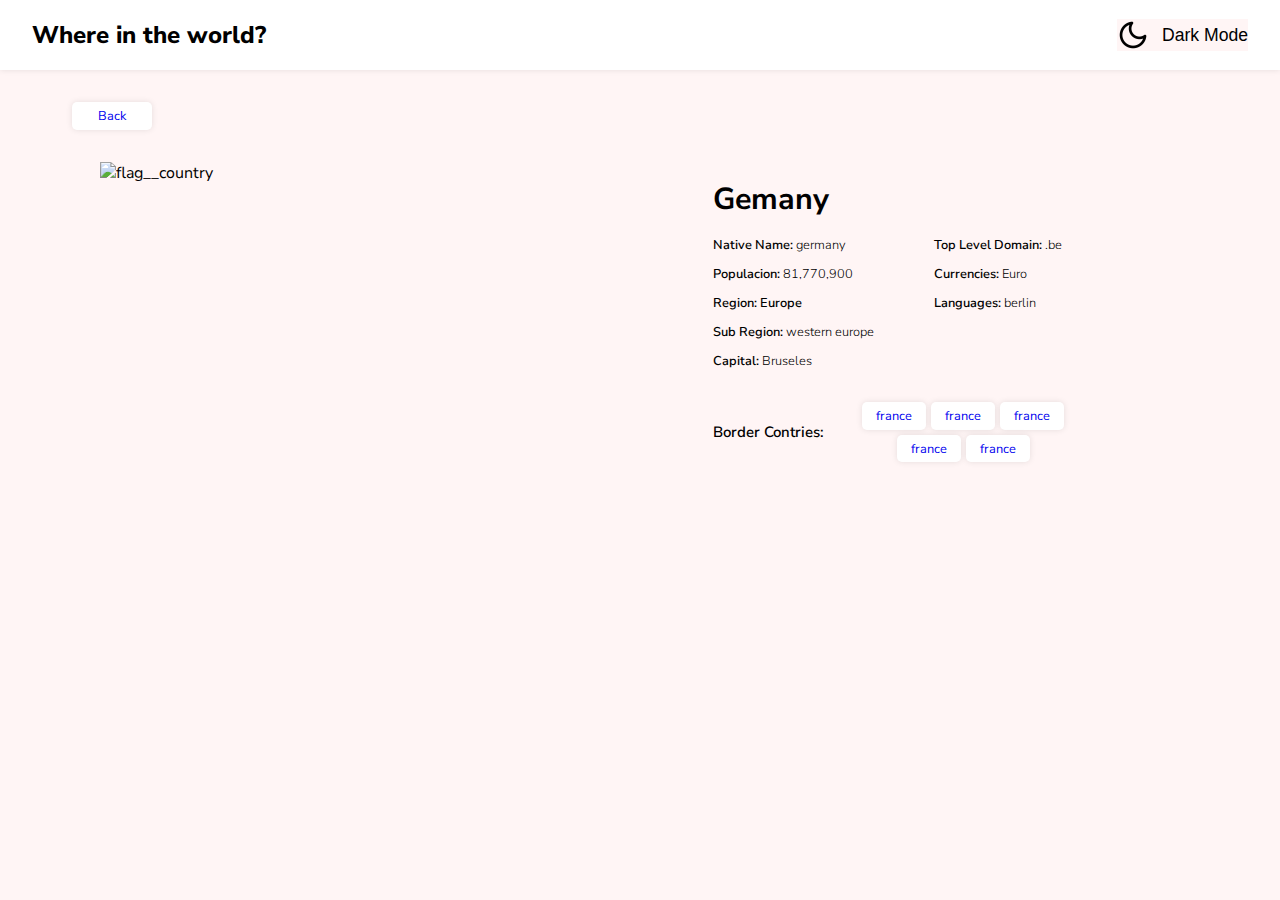
==== views/more.html @ 5a5fcf85 "i ended the darkmode in home" ====
<!DOCTYPE html>
<html lang="es">
<head>
    <meta charset="UTF-8">
    <meta name="viewport" content="width=device-width, initial-scale=1.0">
    <title>Document</title>
    <link rel="stylesheet" href="../style/style2.css">
</head>
<body>

    <nav class="nav">
        <h4 class="nav__title">Where in the world?</h4>

        <button class="nav__darkmode">
            <figure class="nav__icon">
                <img class="nav__img" src="../assets/luna.png" alt="icon__darkmode">
            </figure>
            <h5 class="nav__darktext">Dark Mode</h5>
        </button>

    </nav>

    <main class="main">

            <a class="comeback botton" href="../index.html"> <span class="arrow"></span> Back</a>

           
            <section class="content_container container" >

                     
                    <figure class="content__figure">
                        <img class="content__img" src="https://flagcdn.com/w320/al.png" alt="flag__country">
                    </figure>

                    <section class="card__texts">
                        
                        <h2 class="card__title" id="country">Gemany</h2> 

                        <section class="content content1">
                           
                            <h4 class="card">Native Name: <span class="card__bold">germany</span></h4>
                            <h4 class="card">Populacion: <span class="card__bold"> 81,770,900</span></h4>
                            <h4 class="card">Region: <span class="card__bold"> </span>Europe </h4>
                            <h4 class="card">Sub Region: <span class="card__bold">western europe</span> </h4>
                            <h4 class="card">Capital: <span class="card__bold">Bruseles </span></h4>
                        </section>

                        <section class="content content2">
                            <h4 class="card">Top Level Domain: <span class="card__bold"> .be</span></h4>
                            <h4 class="card">Currencies: <span class="card__bold">Euro</span> </h4>
                            <h4 class="card">Languages: <span class="card__bold">berlin</span> </h4>
                        
                        </section>

                        <section class="content content3">

                            <h3 class="card">Border Contries: <span class="card__bold"> </span> </h3>

                            <div class="other__container">
                                    <a class="botton botton--modifi" href="#"> france</a>
                                    <a class="botton botton--modifi" href="#"> france</a>
                                    <a class="botton botton--modifi" href="#"> france</a>
                                    <a class="botton botton--modifi" href="#"> france</a>
                                    <a class="botton botton--modifi" href="#"> france</a>
                            </div>
                            
                        </section>

                    
                    </section>

            </section>

    </main>
    

</body>
</html>
---- style/style2.css ----
@import url('https://fonts.googleapis.com/css2?family=Nunito+Sans:opsz,wght@6..12,300;6..12,600;6..12,800&display=swap');

:root{
    --Dark--Blue-Dark-Mode-Elements: hsl(209, 23%, 22%);
    --Very--Dark-Blue-Dark-Mode-Background: hsl(207, 26%, 17%);
    --Very--Dark-Blue-Light-Mode-Text: hsl(200, 15%, 8%);
    --Dark--Gray-Light-Mode-Input: hsl(0, 0%, 52%);
    --Very--Light-Gray-Light-Mode-Background: hsl(0, 100%, 98%);
    --White--Dark-Mode-Text-and-Light-Mode-Elements: hsl(0, 0%, 100%);
    --font-family:'Nunito Sans', sans-serif;
}
*{
    margin: 0;
    padding: 0;
    box-sizing: border-box;
    /* outline: auto; */
}
.dark-mode{
    background-color: var(--second-color);
    color: var(--main-color);
}
body{
    font-family: var(--font-family);
    background-color:var(--Very--Light-Gray-Light-Mode-Background);
    /* max-width: 910px; */

    
}
/*nav style*/
.nav{
    background-color: var(--White--Dark-Mode-Text-and-Light-Mode-Elements);
    height: 70px;
    display: flex;
    justify-content: space-between;
    align-items: center;
    padding: 0 1rem;
    box-shadow: 0px 0px 6px  rgba(0, 0, 0, .1) ;
    min-width: 310px;
}
.nav__title{
    font-weight: 800;
    font-size: 1rem;
}
.nav__darkmode{
    background-color: var(--Very--Light-Gray-Light-Mode-Background);
    display: flex;
    justify-content: center;
    align-items: center;
    gap: .8rem;
    border: none;
}
.nav__icon{
    width: 20px;
}
.nav__img{
    display: block;
    width: 100%;
}
.nav__darktext{
    font-weight: 300;
}
.main{
    min-width: 310px;
    margin: 0 auto;
}



/*main botton*/
.botton{
    /* outline: auto; */
    display: block;
    width: 5rem;
    margin: 2rem;
    padding: .3rem ;
    text-align: center;
    font-size: .8rem;
    text-decoration: none;
    box-shadow: 0px 0px 6px  rgba(0, 0, 0, .1) ;
    border-radius: 5px;
    background-color:var(--White--Dark-Mode-Text-and-Light-Mode-Elements) ;
    
}

.content_container{
    
    display: flex;
    flex-direction: column;
    gap: 2rem;
}


.container{
    width: 90%;
    margin: 2rem auto;

}
.content__figure{
    margin: 0 auto;
}
.content__img{
    width: 100%;
    display: block;
}
.card__texts{
    width: 90%;
    margin: 0 auto;
    display: flex;
    flex-direction: column;
    gap: 1.5rem;

}

.content{
    display: flex;
    flex-direction: column;
    gap: .7rem;
}
.card{
    font-weight: 600;
}
.card__bold{
    font-weight: 300;
}

.other__container{
    display: flex;
    gap: 1rem;
    margin: 1rem 0;
}
.botton--modifi{
    
    margin: unset;
}

@media (width > 767px) {
        
    .main{
        max-width: 1000px;
        margin: 0 auto;
    }
    .content_container{
        display: grid;
        gap: .5rem;
        grid-template-columns: 1fr 1fr;
        grid-template-rows: 1fr;
        
    }

    .content__figure{
        width: 100%;
    }
    
    .card__texts{
        
        font-size: .8rem;
        display: grid;
        gap: 1rem;
        grid-template-columns: 1fr 1fr;
        grid-template-rows: repeat(auto-fit,minmax(1fr,100px));
    }
    /*----*/
    .card__title{
        grid-column: 1/3;
        grid-row: 1/2;
    }
    .content1{
        grid-column: 1/3;
        grid-row: 2/3;
    }

   .content2{
        grid-column: 2/3;
        grid-row: 2/3;
    }
    
    .content3{
        /* outline: auto; */
        grid-column: 1/3;
        grid-row: 3/4;

        display:flex;
        flex-direction: row;
        justify-content: start;
        align-items: center;
    }
    .other__container{
        /* outline: auto; */
        display: flex;
        justify-content: center;
        align-items: center;
        flex-wrap: wrap;
        align-content: center;
        gap: .3rem;
        margin: 1rem 0;
    }
    .botton--modifi{
        width: 4rem;
    }
   
}

@media (width > 1023px) {
        
    .main{
        max-width: 1200px;
    }
    
    .nav{
        padding: 0 2rem ;
    } 
    .nav__title{
        font-size: 1.5rem;
    }

    .nav__icon{
        width: 2rem;
    }
    .nav__darktext{
       font-size: 1.1rem;
    }
    .content_container{
        gap: 4rem;
    }
    .card__title{
        font-size: 1.9rem;
    }
    .card__texts{
        padding: 1rem;
    }
    .other__container{
        width: 60%;
    }
    
 
   
}
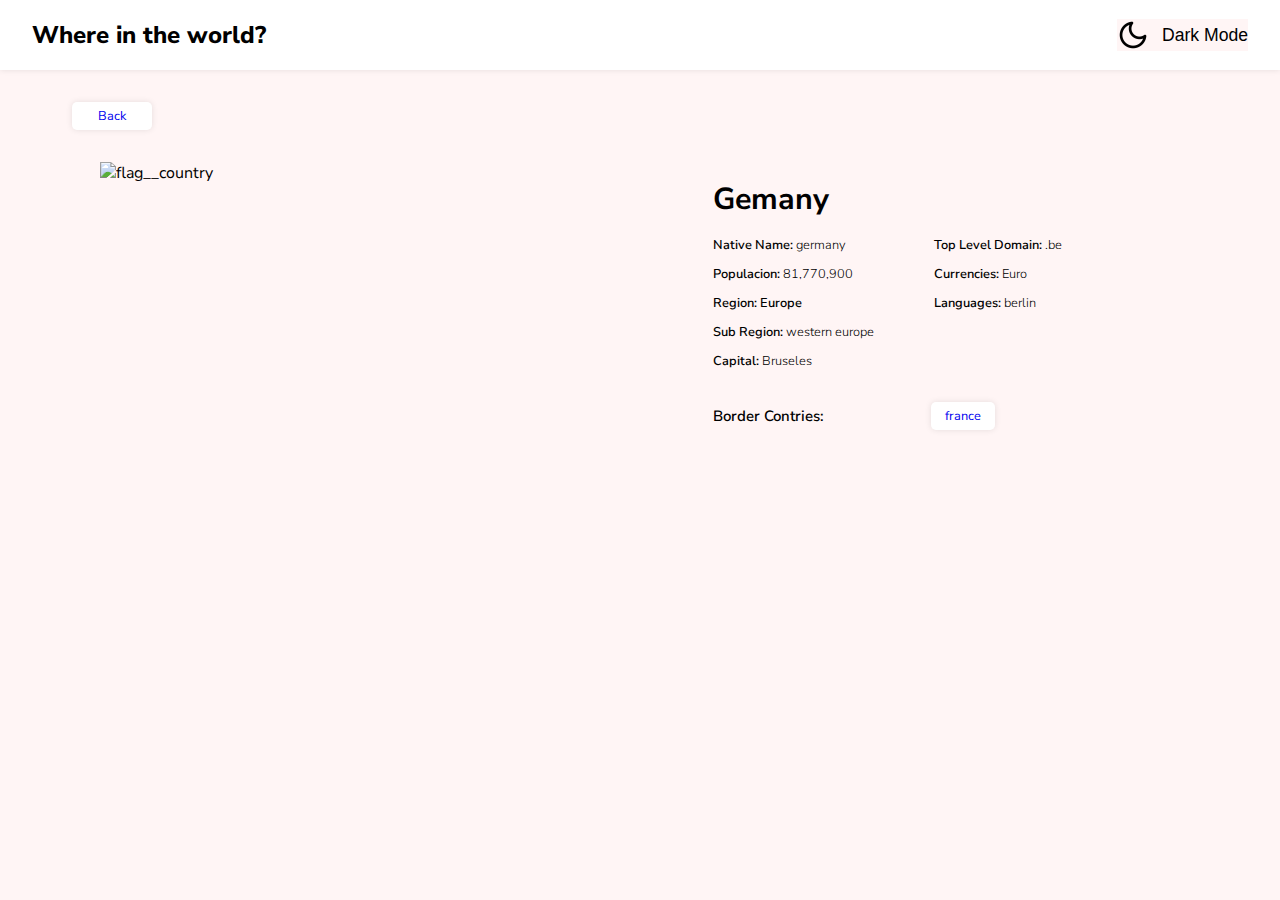
==== commit 8747f657: "i ended the templates" ====
--- a/views/more.html
+++ b/views/more.html
@@ -1,17 +1,17 @@
 <!DOCTYPE html>
-<html lang="es">
+<html lang="es" data-dark-background>
 <head>
     <meta charset="UTF-8">
     <meta name="viewport" content="width=device-width, initial-scale=1.0">
     <title>Document</title>
     <link rel="stylesheet" href="../style/style2.css">
 </head>
-<body>
+<body data-dark-background>
 
-    <nav class="nav">
+    <nav data-dark-element  class="nav">
         <h4 class="nav__title">Where in the world?</h4>
 
-        <button class="nav__darkmode">
+        <button data-dark-element  class="nav__darkmode">
             <figure class="nav__icon">
                 <img class="nav__img" src="../assets/luna.png" alt="icon__darkmode">
             </figure>
@@ -22,7 +22,7 @@
 
     <main class="main">
 
-            <a class="comeback botton" href="../index.html"> <span class="arrow"></span> Back</a>
+            <a data-dark-element  class="comeback botton" href="../index.html"> <span class="arrow"></span> Back</a>
 
            
             <section class="content_container container" >
@@ -57,11 +57,8 @@
                             <h3 class="card">Border Contries: <span class="card__bold"> </span> </h3>
 
                             <div class="other__container">
-                                    <a class="botton botton--modifi" href="#"> france</a>
-                                    <a class="botton botton--modifi" href="#"> france</a>
-                                    <a class="botton botton--modifi" href="#"> france</a>
-                                    <a class="botton botton--modifi" href="#"> france</a>
-                                    <a class="botton botton--modifi" href="#"> france</a>
+                                    <a data-dark-element  class="botton botton--modifi" href="#"> france</a>
+                                    
                             </div>
                             
                         </section>
@@ -73,6 +70,6 @@
 
     </main>
     
-
+<script type="module" src="../app.js"></script>
 </body>
 </html>--- a/style/style2.css
+++ b/style/style2.css
@@ -235,3 +235,11 @@
  
    
 }
+.dark-mode-background{
+    background-color: var(--Very--Dark-Blue-Dark-Mode-Background);
+    color: var(--White--Dark-Mode-Text-and-Light-Mode-Elements);
+}
+.dark-mode-element{
+    background-color: var(--Dark--Blue-Dark-Mode-Elements);
+    color: var(--White--Dark-Mode-Text-and-Light-Mode-Elements);
+}
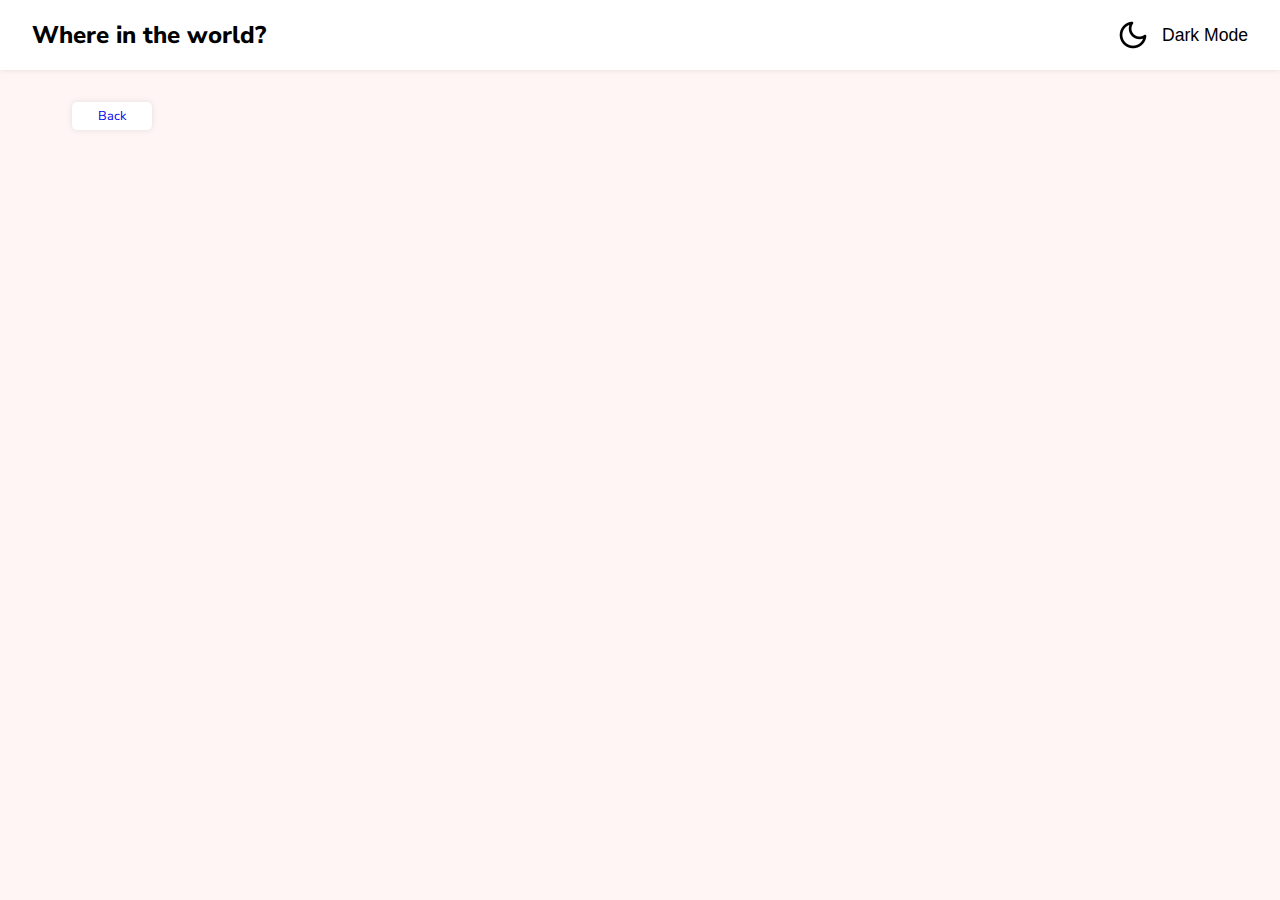
==== commit 8813681e: "i ended the aplication version 1.0.0" ====
--- a/views/more.html
+++ b/views/more.html
@@ -6,16 +6,16 @@
     <title>Document</title>
     <link rel="stylesheet" href="../style/style2.css">
 </head>
-<body data-dark-background>
+<body data-dark-background >
 
     <nav data-dark-element  class="nav">
         <h4 class="nav__title">Where in the world?</h4>
 
         <button data-dark-element  class="nav__darkmode">
-            <figure class="nav__icon">
+            <figure  class="nav__icon">
                 <img class="nav__img" src="../assets/luna.png" alt="icon__darkmode">
             </figure>
-            <h5 class="nav__darktext">Dark Mode</h5>
+            <h5 data-dark-element class="nav__darktext">Dark Mode</h5>
         </button>
 
     </nav>
@@ -23,13 +23,14 @@
     <main class="main">
 
             <a data-dark-element  class="comeback botton" href="../index.html"> <span class="arrow"></span> Back</a>
+<!--  -->
+           <template id="plantilla">
 
-           
-            <section class="content_container container" >
+              <section class="content_container container" >
 
                      
                     <figure class="content__figure">
-                        <img class="content__img" src="https://flagcdn.com/w320/al.png" alt="flag__country">
+                        <img class="content__img" src="" alt="flag__country">
                     </figure>
 
                     <section class="card__texts">
@@ -38,17 +39,17 @@
 
                         <section class="content content1">
                            
-                            <h4 class="card">Native Name: <span class="card__bold">germany</span></h4>
-                            <h4 class="card">Populacion: <span class="card__bold"> 81,770,900</span></h4>
-                            <h4 class="card">Region: <span class="card__bold"> </span>Europe </h4>
-                            <h4 class="card">Sub Region: <span class="card__bold">western europe</span> </h4>
-                            <h4 class="card">Capital: <span class="card__bold">Bruseles </span></h4>
+                            <h4 class="card">Native Name: <span class="card__bold name"></span></h4>
+                            <h4 class="card">Populacion: <span class="card__bold population"> </span></h4>
+                            <h4 class="card">Region: <span class="card__bold region"> </span> </h4>
+                            <h4 class="card">Sub Region: <span class="card__bold subregion"></span> </h4>
+                            <h4 class="card">Capital: <span class="card__bold capital">Bruseles </span></h4>
                         </section>
 
                         <section class="content content2">
-                            <h4 class="card">Top Level Domain: <span class="card__bold"> .be</span></h4>
-                            <h4 class="card">Currencies: <span class="card__bold">Euro</span> </h4>
-                            <h4 class="card">Languages: <span class="card__bold">berlin</span> </h4>
+                            <h4 class="card">Top Level Domain: <span class="card__bold domain"> .be</span></h4>
+                            <h4 class="card">Currencies: <span class="card__bold currencies"></span> </h4>
+                            <h4 class="card">Languages: <span class="card__bold languaje"></span> </h4>
                         
                         </section>
 
@@ -56,9 +57,10 @@
 
                             <h3 class="card">Border Contries: <span class="card__bold"> </span> </h3>
 
-                            <div class="other__container">
-                                    <a data-dark-element  class="botton botton--modifi" href="#"> france</a>
-                                    
+                            <div  class="other__container">
+
+                                <h5 data-dark-element class="morepaises" >  </h5>
+                                   
                             </div>
                             
                         </section>
@@ -66,10 +68,12 @@
                     
                     </section>
 
-            </section>
+              </section>
+
+           </template>
 
     </main>
     
-<script type="module" src="../app.js"></script>
+<script type="module" src="../js/more.js"></script>
 </body>
 </html>--- a/style/style2.css
+++ b/style/style2.css
@@ -15,10 +15,7 @@
     box-sizing: border-box;
     /* outline: auto; */
 }
-.dark-mode{
-    background-color: var(--second-color);
-    color: var(--main-color);
-}
+
 body{
     font-family: var(--font-family);
     background-color:var(--Very--Light-Gray-Light-Mode-Background);
@@ -42,7 +39,7 @@
     font-size: 1rem;
 }
 .nav__darkmode{
-    background-color: var(--Very--Light-Gray-Light-Mode-Background);
+    background-color: var(--White--Dark-Mode-Text-and-Light-Mode-Elements);
     display: flex;
     justify-content: center;
     align-items: center;
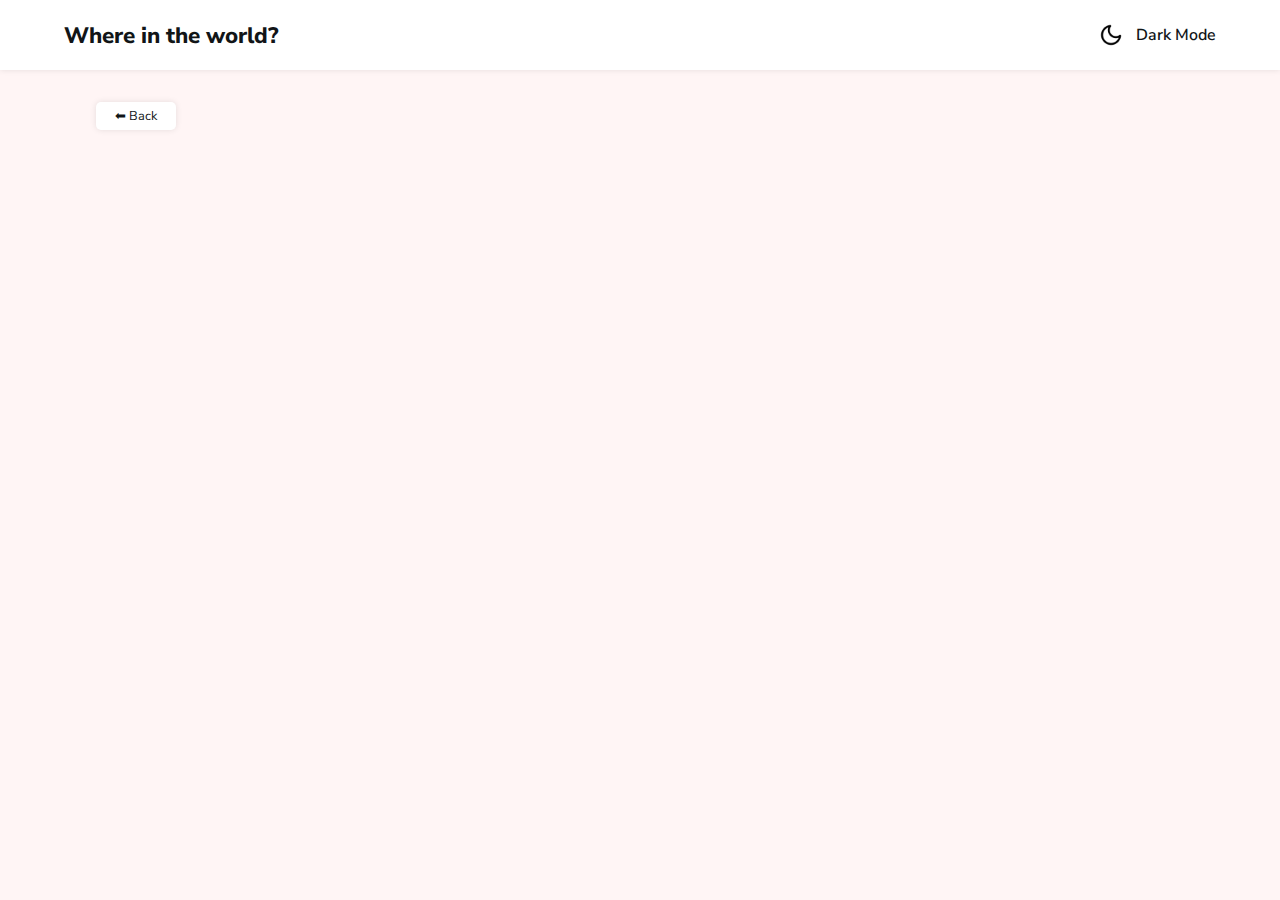
==== commit 588e2e2a: "version 3.0.0" ====
--- a/views/more.html
+++ b/views/more.html
@@ -4,35 +4,39 @@
     <meta charset="UTF-8">
     <meta name="viewport" content="width=device-width, initial-scale=1.0">
     <title>Document</title>
-    <link rel="stylesheet" href="../style/style2.css">
+    <link rel="stylesheet" href="../style/style.css">
 </head>
 <body data-dark-background >
 
-    <nav data-dark-element  class="nav">
-        <h4 class="nav__title">Where in the world?</h4>
+    <header  data-dark-element class="header">
+        <nav class="nav">
+          <h4 class="nav__title">Where in the world?</h4>
+  
+          <a href="" class="nav__darkmode">
+            <figure class="nav__icon">
+              <img
+                class="nav__img"
+                src="../assets/luna.png"
+                alt="icon__darkmode"
+              />
+            </figure>
+  
+            <h5 data-dark-element class="nav__darktext">Dark Mode</h5>
+          </a>
+        </nav>
+      </header>
 
-        <button data-dark-element  class="nav__darkmode">
-            <figure  class="nav__icon">
-                <img class="nav__img" src="../assets/luna.png" alt="icon__darkmode">
-            </figure>
-            <h5 data-dark-element class="nav__darktext">Dark Mode</h5>
-        </button>
+    <main data-dark-background class="main">
 
-    </nav>
+        <a  data-dark-element class=" botton container " href="../index.html"> <span class="arrow">⬅ </span> Back</a>
 
-    <main class="main">
+            <template id="plantilla">
 
-            <a data-dark-element  class="comeback botton" href="../index.html"> <span class="arrow"></span> Back</a>
-<!--  -->
-           <template id="plantilla">
-
-              <section class="content_container container" >
-
-                     
+              <!-- <section class="content_container container" >
+         
                     <figure class="content__figure">
                         <img class="content__img" src="" alt="flag__country">
                     </figure>
-
                     <section class="card__texts">
                         
                         <h2 class="card__title" id="country">Gemany</h2> 
@@ -62,15 +66,61 @@
                                 <h5 data-dark-element class="morepaises" >  </h5>
                                    
                             </div>
-                            
                         </section>
+                    </section>
+              </section> -->
+              <section data-dark-background class="content_container container">
 
-                    
-                    </section>
-
-              </section>
-
-           </template>
+                <figure class="content__figure">
+                  <img class="content__img" src="https://flagcdn.com/w320/al.png" alt="flag__country" />
+                </figure>
+    
+                <section class="content__texts">
+                  <h2 class="card__title" id="country">Gemany</h2>
+    
+                  <section class="content content1">
+                    <h4 class="card__bold">Native Name:
+                      <span class="card__result name">german</span>
+                    </h4>
+                    <h4 class="card__bold">
+                      Populacion: <span class="card__result population"> 98696969</span>
+                    </h4>
+                    <h4 class="card__bold">
+                      Region: <span class="card__result region">europa </span>
+                    </h4>
+                    <h4 class="card__bold">
+                      Sub Region: <span class="card__result subregion"></span>
+                    </h4>
+                    <h4 class="card__bold">
+                      Capital: <span class="card__result capital">Bruseles </span>
+                    </h4>
+                  </section>
+    
+                  <section class="content content2">
+                    <h4 class="card__bold">
+                      Top Level Domain: <span class="card__result domain"> .be</span>
+                    </h4>
+                    <h4 class="card__bold">
+                      Currencies: <span class="card__result currencies">dollar</span>
+                    </h4>
+                    <h4 class="card__bold">
+                      Languages: <span class="card__result languaje">ingles</span>
+                    </h4>
+                  </section>
+    
+                  <section class="content content3">
+                    <h3 class="card__bold"> Border Contries: </h3>
+    
+                    <div class="other__container">
+                      <h5 data-dark-element class="morepaises"></h5>
+                      <!-- <h5 data-dark-element class="botton botton--modifi" > france </h5> -->
+                    </div>
+                  </section>
+    
+                </section>
+              
+            </section>
+            </template>
 
     </main>
     
--- a/style/style.css
+++ b/style/style.css
@@ -0,0 +1,381 @@
+@import url('https://fonts.googleapis.com/css2?family=Nunito+Sans:opsz,wght@6..12,300;6..12,600;6..12,800&display=swap');
+
+:root{
+    --Elements-oscuro: hsl(209, 23%, 22%);
+    --Background-oscuro: hsl(207, 26%, 17%);
+    --Input-color: hsl(0, 0%, 52%);
+    
+    --Text: hsl(200, 15%, 8%);
+    --Background: hsl(0, 100%, 98%);
+    --Element: hsl(0, 0%, 100%);
+    
+    --font-family:'Nunito Sans', sans-serif;
+    --white:white;
+}
+*{
+    margin: 0;
+    padding: 0;
+    box-sizing: border-box;
+    /* outline: auto; */
+}
+/* main{
+    outline: 5px solid blue;
+} */
+body{
+    font-family: var(--font-family);
+    background-color:var(--Background);
+}
+.header{
+    background-color: var(--Element);
+    box-shadow: 0px 0px 6px  rgba(0, 0, 0, .1) ;
+}
+/*nav style*/
+.nav{
+    height: 70px;
+    min-width: 265px;
+    width: 90%;
+    margin: 0 auto;
+    display: flex;
+    justify-content: space-between;
+    align-items: center;
+   
+}
+.nav__title{
+    font-weight: 800;
+    color: var(--Text);
+}
+
+.nav__darkmode{
+    display: flex;
+    justify-content: center;
+    align-items: center;
+    gap: .8rem;
+    border: none;
+    text-decoration: none;
+    font-weight: 600;
+    color: var(--Text);
+}
+.nav__icon{
+    width: 20px;
+}
+.nav__img{
+    display: block;
+    width: 100%;
+}
+.nav__darktext{
+    font-weight: 600;
+}
+
+/*main formulario style*/
+
+.search__form{
+    /* outline: 5px solid blue; */
+    background-color:var(--Background);
+    width: 90%;
+    margin: 1.8rem auto;
+
+    display: flex;
+    flex-direction: column;
+    justify-content: start;
+    gap: 2.5rem;
+
+}
+.search_input{
+    /* outline: 5px solid blue; */
+    width: 100%;
+    position: relative;
+   
+}
+.lupa_container{
+    width: 2rem;
+    height: 2rem;
+    position: absolute;
+    margin: .6rem 2rem;
+}
+
+.lupa__icon{
+    width: 100%;
+    display: block;
+}
+.searchs{
+    width: 100%;
+    background-color: var(--Element);
+}
+
+.input{
+    padding: 1.1rem 5rem;
+    font-family: var(--font-family); 
+    color: var(--Input-color); 
+    border-radius: 5px;  
+    border: none;
+    box-shadow: 0px 0px 6px  rgba(0, 0, 0, .1) ;
+}
+.input::placeholder{
+    color: var(--Input-color);
+    width: 90%;
+}
+
+.select{
+    background: var(--Element);
+    max-width: 250px;
+    width: 55%;
+    padding: .8rem 1.2rem;
+    color: var(--Text);
+
+}
+.options{
+    text-align: center;
+    /* padding: 0 1.5rem ; */
+    /* color: var(--); */
+}
+
+/*main container cards*/
+.container{
+    width: 90%;
+    margin: 0 auto;
+}
+
+.cards {
+    display: grid;
+    grid-template-columns: repeat(auto-fit,minmax(250px,1fr));
+    gap: 2rem;
+    
+}
+.card{
+    background-color: var(--Element);
+    box-shadow: 0px 0px 6px  rgba(0, 0, 0, .1) ;
+    border-radius: 6px;
+    overflow: hidden;
+    
+}
+
+.card__link{
+    text-decoration: none;
+    color: var(--Text);
+    max-height: 350px;
+    max-width: 250px;
+    margin: 0 auto;
+}
+
+.card__img{
+    width: 100%;
+    display: block;
+
+}
+.card__texts{
+    width: 90%;
+    margin: 0 auto;
+    padding: 1rem;
+    display: flex;
+    flex-direction: column;
+    gap: .3rem;
+
+}
+.card__title{
+    margin-bottom: .6rem;
+}    
+.card__bold{
+    font-weight: 600;
+}
+.card__result{
+    font-weight: 300;
+}
+
+@media (width >767px) {
+    /*nav*/
+    .nav__title{
+        font-size: 1.4rem;
+    }
+    .nav__darkmode{
+        font-size: 1.2rem;
+    }
+    .nav__icon{
+        width: 1.5rem;
+    }
+    /*main formulario style*/
+
+    .search__form{
+        width: 90%;
+        margin: 1.8rem auto;
+    
+       flex-direction: row;
+       justify-content: space-between;
+    }
+    .search_input{
+        max-width: 420px;
+    }
+    .select{
+        width: 250px;
+    }
+
+    .card{
+        max-width: 260px;
+        /* margin: 0 auto; */
+    }
+}
+
+/*section moreaboutconuntries*/
+.botton{
+    /* outline: auto; */
+    display: block;
+    width: 5rem;
+    margin: 2rem;
+    padding: .3rem ;
+    text-align: center;
+    font-size: .8rem;
+    text-decoration: none;
+    box-shadow: 0px 0px 6px  rgba(0, 0, 0, .1) ;
+    border-radius: 5px;
+    background-color:var(--Element) ;
+    color: var(--Text);
+    
+}
+.content_container{
+    /* outline:  6px solid chocolate;  */
+    /* width:100% ;  */
+    display: flex;
+    flex-direction: column;
+    gap: 2rem;
+    color: var(--Text);
+}
+
+/* .container{
+    width: 90%;
+    margin: 2rem auto;
+
+} */
+.content__figure{
+    width: 70%;
+    margin: 0 auto;
+}
+.content__img{
+    width: 100%;
+    height: 100%;
+    display: block;
+    object-fit: cover;
+    
+}
+.content__texts{
+    width: 90%;
+    margin: 0 auto;
+    display: flex;
+    flex-direction: column;
+    gap: 1.5rem;
+
+}
+
+.content{
+    display: flex;
+    flex-direction: column;
+    gap: .7rem;
+}
+
+
+.other__container{
+    display: flex;
+    gap: 1rem;
+    margin: 1rem 0;
+}
+.botton--modifi{
+    margin: unset;
+    font-weight: 300;
+}
+
+@media (width > 767px) {
+        
+    .main{
+       
+        width: 90%;
+        margin: 0 auto;
+    }
+    .content_container{
+       
+        display: grid;
+        gap: 2rem;
+        grid-template-columns: 1fr 1fr;
+        grid-template-rows: 1fr;
+        
+    }
+
+    .content__figure{
+        width: 100%;
+    }
+    /*------------------------------------------------------------*/
+    .content__texts{
+        width: 100%;
+        margin: unset;
+        font-size: .8rem;
+        display: grid;
+        gap: 1.9rem;
+        grid-template-columns: 1fr 1fr;
+        grid-template-rows: repeat(auto-fit,minmax(1fr,100px));
+    }
+    /*----*/
+    .card__title{
+        grid-column: 1/3;
+        grid-row: 1/2;
+        font-size: 1.5rem;
+    }
+    .content1{
+        grid-column: 1/3;
+        grid-row: 2/3;
+    }
+
+   .content2{
+        grid-column: 2/3;
+        grid-row: 2/3;
+    }
+    
+    .content3{
+        /* outline: auto; */
+        grid-column: 1/3;
+        grid-row: 3/4;
+
+        display:flex;
+        flex-direction: row;
+        justify-content: start;
+        align-items: center;
+    }
+    .other__container{
+        
+        display: flex;
+        justify-content: center;
+        align-items: center;
+        flex-wrap: wrap;
+        align-content: center;
+        gap: .3rem;
+        margin: 1rem 0;
+    }
+    .botton--modifi{
+        width: 4rem;
+    }
+   
+}
+
+@media (width > 1023px) {
+    .card__bold{
+        font-size: .85rem;
+    }
+    .content_container{
+        gap: 3rem;
+        /* outline: auto; */
+    }/*
+     .card__title{
+        font-size: 1.6rem;
+    }
+    .card__texts{
+        padding: 1rem;
+    }
+    .other__container{
+        width: 60%;
+    } */
+}
+
+.dark-mode-background{
+    background-color: var(--Background-oscuro);
+    color: var(--white);
+}
+.dark-mode-element{
+    background-color: var(--Elements-oscuro);
+    color: var(--white);
+}